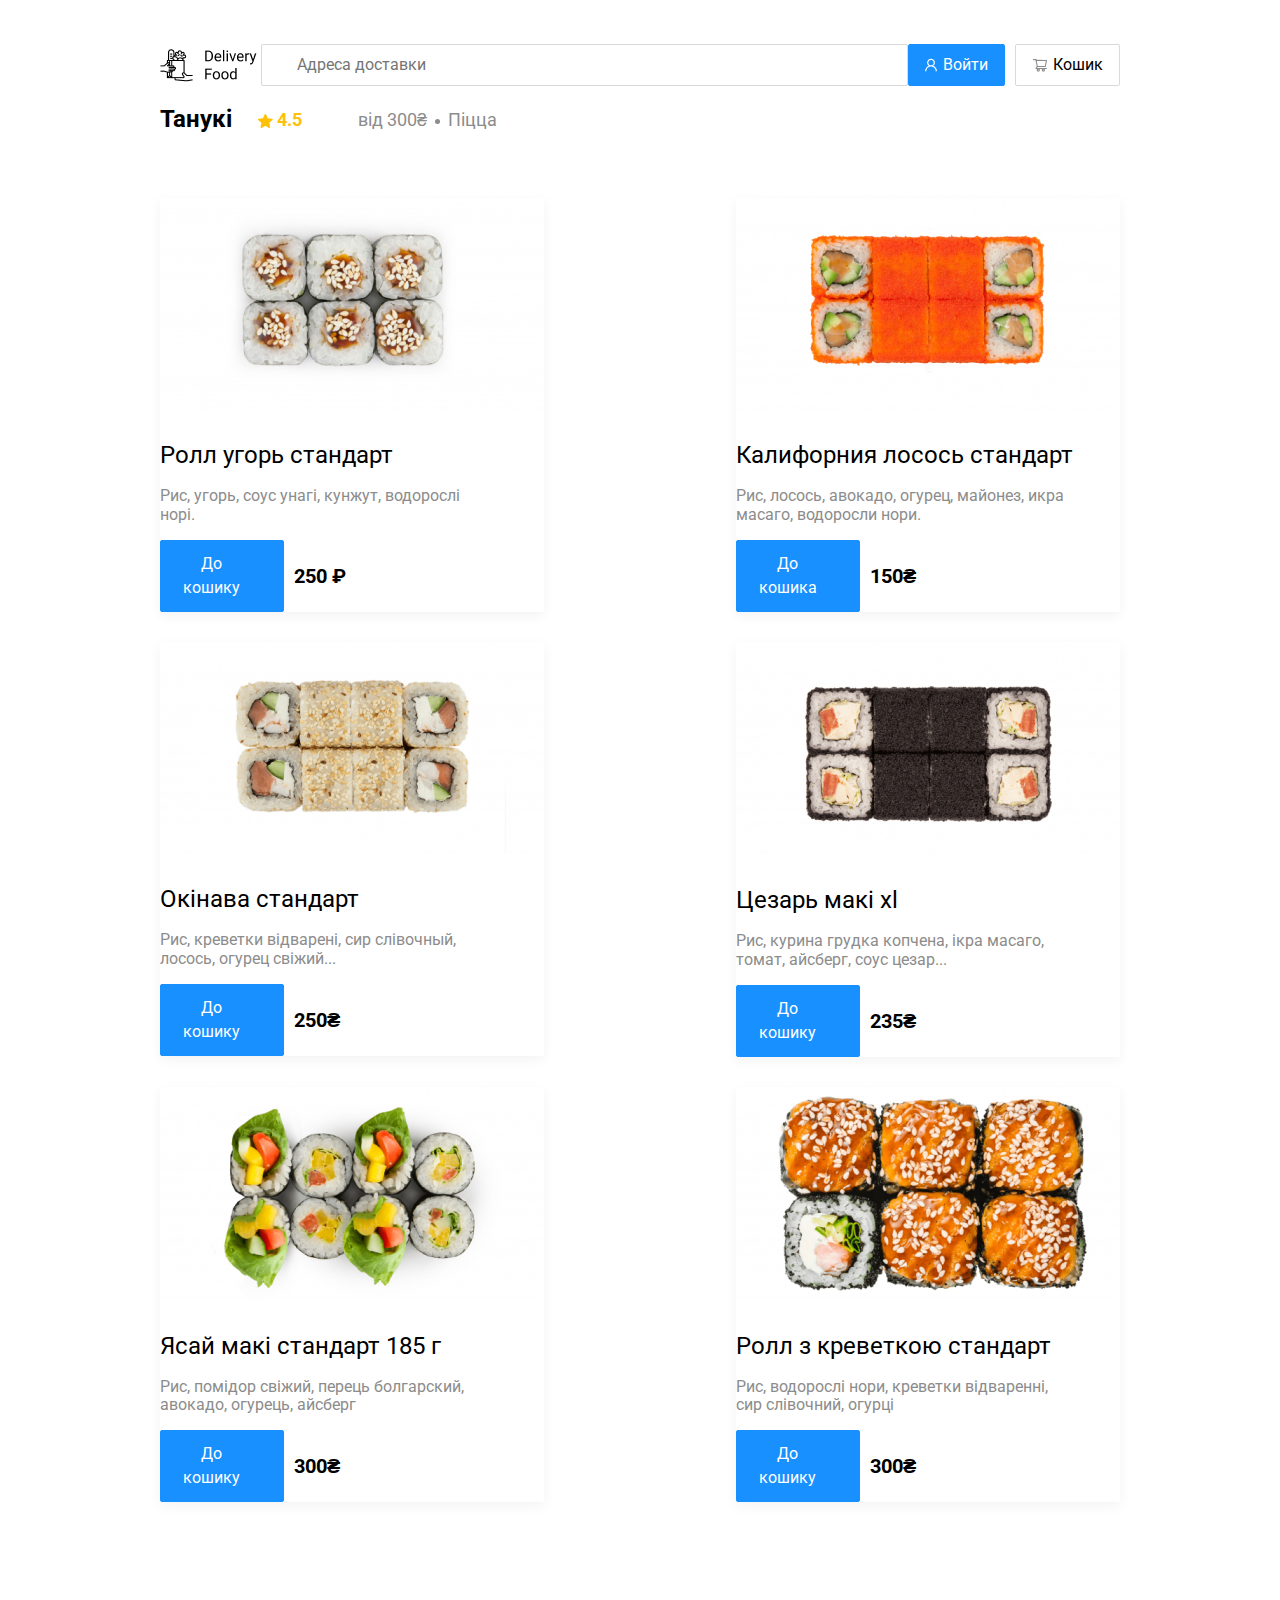
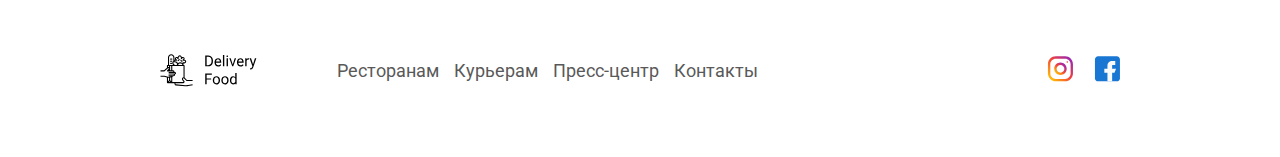
==== tanuki.html @ 1ea8f3fb "Add Tanuki" ====
<!DOCTYPE html>
<html lang="ru">

<head>
    <meta charset="UTF-8">
    <meta name="viewport" content="width=device-width, initial-scale=1.0">
    <title>Delivery Food - Доставка еды на дом</title>
    <link rel="stylesheet" href="./assets/css/normalize.css">
    <link rel="stylesheet" href="./assets/css/style.css">
    <link rel="preconnect" href="https://fonts.googleapis.com">
    <link rel="preconnect" href="https://fonts.gstatic.com" crossorigin>
    <link href="https://fonts.googleapis.com/css2?family=Roboto:wght@100;400;500;700;900&display=swap" rel="stylesheet">
</head>

<body>
    <div class="container">
        <header class="header">
            <img src="./assets/img/logo.png" alt="Logo" class="Logo">
            <input type="text" class="input input-address" placeholder="Адреса доставки">
            <div class="buttons">
                <button class="button button-primary">
                    <img src="./assets/img/Vector1.png" alt="log in" class="button-icon">Войти</button>
                <button class="button"><img src="./assets/img/shopping.svg" alt="shopping cart"
                        class="button-icon">Кошик</button>
            </div>
        </header>
        <div class="product">
            <div class="info">
                <h2 class="title">Танукі</h2>

                <div class="rate">
                    <img src="./assets/img/Vector.svg" alt="">
                    <p class="rate-float">4.5</p>
                </div>

                <div class="pricelist">
                    <p class="price price-coll">від 300₴</p>
                    <p class="price price-name">Піцца</p>
                </div>
            </div>

            <div class="cards">
                <div class="card">
                    <img src="./assets/img/roll-eel.jpg" alt="" class="product-image">
                    <h3 class="product-name">Ролл угорь стандарт</h3>
                    <p class="compound">Рис, угорь, соус унагі, кунжут, водорослі норі.</p>
                    <div class="button-price">
                        <button class="button in-sc">До кошику</button>
                        <p class="product-price">250 ₽</p>
                    </div>
                </div>

                <div class="card">
                    <img src="./assets/img/california.jpg" alt="" class="product-image">
                    <h3 class="product-name">Калифорния лосось стандарт</h3>
                    <p class="compound">Рис, лосось, авокадо, огурец, майонез, икра масаго, водоросли нори.</p>
                    <div class="button-price">
                        <button class="button in-sc">До кошика</button>
                        <p class="product-price">150₴</p>
                    </div>
                </div>
                <div class="card">
                    <img src="./assets/img/okinava.jpg" alt="" class="product-image">
                    <h3 class="product-name">Окінава стандарт</h3>
                    <p class="compound"> Рис, креветки відварені, сир слівочный, лосось, огурец свіжий...</p>
                    <div class="button-price">
                        <button class="button in-sc">До кошику</button>
                        <p class="product-price">250₴</p>
                    </div>
                </div>
                <div class="card">
                    <img src="./assets/img/cesar-maki.jpg" alt="" class="product-image">
                    <h3 class="product-name">Цезарь макі хl</h3>
                    <p class="compound">Рис, курина грудка копчена, ікра масаго, томат, айсберг, соус цезар...
                    </p>
                    <div class="button-price">
                        <button class="button in-sc">До кошику</button>
                        <p class="product-price">235₴</p>
                    </div>
                </div>
                <div class="card">
                    <img src="./assets/img/jasai-maki.jpg" alt="" class="product-image">
                    <h3 class="product-name">Ясай макі стандарт 185 г</h3>
                    <p class="compound">Рис, помідор свіжий, перець болгарский, авокадо, огурець, айсберг</p>
                    <div class="button-price">
                        <button class="button in-sc">До кошику</button>
                        <p class="product-price">300₴</p>
                    </div>
                </div>
                <div class="card">
                    <img src="./assets/img/roll-shrimp.jpg" alt="" class="product-image">
                    <h3 class="product-name">Ролл з креветкою стандарт</h3>
                    <p class="compound">Рис, водорослі нори, креветки відваренні, сир слівочний, огурці</p>
                    <div class="button-price">
                        <button class="button in-sc">До кошику</button>
                        <p class="product-price">300₴</p>
                    </div>
                </div>
            </div>
        </div>


        <footer>
            <div class="help">
                <img src="./assets/img/logo.svg" alt="Logo" class="logo">
                <ul class="help-list">
                    <li class="list-item"><a href="" class="link-list">Ресторанам </a></li>
                    <li class="list-item"><a href="" class="link-list">Курьерам</a></li>
                    <li class="list-item"><a href="" class="link-list">Пресс-центр</a></li>
                    <li class="list-item"><a href="" class="link-list">Контакты</a></li>
                </ul>
            </div>

            <div class="social">
                <a href="" class="social-link"><img src="./assets/img/inst.svg" alt="" class="social-image"></a>
                <a href="" class="social-link"><img src="./assets/img/fb.svg" alt="" class="social-image"></a>
            </div>
        </footer>
    </div>

</body>

</html>
---- assets/css/style.css ----
* {
  box-sizing: border-box;
}
body {
  font-family: "Roboto", sans-serif;
}
.container {
  max-width: 1200px;
  margin: auto;
}
.header {
  display: flex;
  align-items: center;
  justify-content: space-between;
  margin-top: 44px;
}
.input {
  background-color: #ffffff;
  border: 1px solid #d9d9d9;
  border-radius: 2px;
  font-size: 16px;
  padding: 8px;
  padding-left: 35px;
  background-repeat: no-repeat;
  background-position: left 11px center;

  line-height: 24px;
}
.input-address {
  width: 690px;
  background-image: url("./img/Vector.png");
}
.input-search {
  width: 300px;
  background-image: url("./img/VectorS.svg");
}
.buttons {
  display: flex;
  align-items: center;
}
.button {
  display: flex;
  align-items: center;
  padding: 8px 16px;
  background-color: #ffffff;
  border: 1px solid #d9d9d9;
  box-sizing: border-box;
  box-shadow: 0px 0px 2px rgba(0, 0, 0, 0, 0015);
  border-radius: 2px;
  font-size: 16px;
  line-height: 24px;
}
.button-primary {
  background-color: #1890ff;
  border: 1px solid #1890ff;
  color: #ffffff;
  margin-right: 10px;
}
.button-icon {
  margin-right: 6px;
}
.promo {
  box-shadow: 0px 7px 12px rgba(158, 158, 163, 0.1);
  background: #fff1b8 url(../img/382142-svetik-removebg-preview.png) no-repeat
    top right -200px;
  border-radius: 10px;
  padding: 55px 70px 45px 70px;
  margin-top: 30px;
  margin-bottom: 56px;
}
.promo-text {
  font-style: normal;
  font-weight: normal;
  font-size: 24px;
  line-height: 28px;
  max-width: 538px;
}
.section-heading {
  display: flex;
  align-items: center;
  justify-content: space-between;
}
.section-title {
  font-style: normal;
  font-weight: bold;
  font-size: 36px;
  line-height: 42px;
  color: #000000;
}
.cards {
  display: flex;
  flex-wrap: wrap;
  align-items: flex-start;
  justify-content: space-between;
  margin-top: 2.75rem;
  margin-bottom: 7.02rem;
}
.cards .card {
  max-width: 23.6rem;
  max-height: 28rem;
  box-shadow: 0px 4px 12px 0px rgba(0, 0, 0, 0.05);
  margin-bottom: 1.87rem;
}
.card .card-image {
  border-radius: 0.4375rem 0.4375rem 0rem 0rem;
  max-width: 100%;
  max-height: 15.625rem;
  margin-bottom: 1.29rem;
  object-fit: cover;
}
.card .card-text .card-title {
  display: flex;
  justify-content: space-between;
  align-items: center;
  margin-bottom: 0;
}
.card .card-text .card-title .card-link {
  color: #000;
  font-weight: 700;
  line-height: 1rem;
  font-size: 1.5rem;
  text-decoration: none;
}
.card .card-text .card-title .time-for-cook {
  max-height: 1.38rem;
  font-size: 0.75rem;
  font-style: normal;
  font-weight: 400;
  line-height: 1.25rem;
  color: #fff;
  background: #000;
  padding: 0 0.5rem 0 0.5rem;
  border-radius: 0.125rem;
}
.card .card-text .card-info {
  margin-bottom: 2.2rem;
}
.card .card-text .card-info,
.rate {
  display: flex;
  align-items: center;
}
.rate .rate-float {
  margin-left: 0.25rem;
  color: #ffc107;
  font-weight: 700;
  line-height: 2rem;
  font-size: 1.125rem;
}
.pricelist {
  margin-left: 1.62rem;
  display: flex;
}
.pricelist .price {
  color: #8c8c8c;
  font-weight: 400;
  line-height: 2rem;
  font-size: 1.125rem;
  margin-right: 0.5rem;
}
.price-coll::after {
  content: "";
  width: 5px;
  height: 5px;
  background-color: #8c8c8c;
  display: inline-block;
  vertical-align: middle;
  border-radius: 50%;
  margin-left: 0.5rem;
}
footer,
.help,
.help-list,
.social {
  display: flex;
  align-items: center;
  justify-content: space-between;
}
footer {
  margin-bottom: 3.76rem;
}
.list-item {
  list-style: none;
  margin-left: 0.94rem;
}
.help-list {
  margin-left: 1.28rem;
}
.link-list {
  text-decoration: none;
  color: #595959;
  font-size: 1.125rem;
  font-weight: 400;
}
.social-link {
  margin-left: 1.31rem;
}
.product .info {
  display: flex;
  justify-content: left;
  align-items: center;
}
.info .rate {
  margin: 0 1.88rem 0 1.62rem;
}
.card .product-name {
  font-size: 1.5rem;
  font-weight: 400;
  line-height: 2rem;
  margin-bottom: 0.62rem;
}
.button-price .in-sc {
  border: 1px solid #1890ff;
  background: #1890ff url(./img/sc.svg) no-repeat right 1rem center;
  color: #fff;
  padding: 0 2rem 0 0.7rem;
  margin-right: 0.63rem;
  width: 7.75rem;
}
.card .compound {
  max-width: 21rem;
  color: #8c8c8c;
  font-size: 1rem;
  font-weight: 400;
}
.button-price {
  display: flex;
  margin-top: 1rem;
}
.button-price .product-price {
  color: #000;
  font-size: 1.25rem;
  font-weight: 700;
  line-height: 2rem;
}
.card .product-image {
  border-radius: 0.4375rem 0.4375rem 0rem 0rem;
}
@media (max-width: 1366px) {
  .container {
    max-width: 960px;
  }
  .cards .card {
    max-width: 40%;
    max-height: 20%;
    margin-bottom: 1.87rem;
  }
}
@media (max-width: 1000px) {
  .container {
    max-width: 760px;
  }
  .promo {
    max-height: 10.75rem;
    background-size: 25rem;
  }
  .main-text {
    padding: 1.95rem 0 2.95rem 2.43rem;
  }
  .promo .main-text .title {
    font-size: 1.5rem;
  }
  .promo .main-text .text {
    font-size: 1rem;
  }
  .cards .card {
    max-width: 20.6rem;
    max-height: 21rem;
    margin-bottom: 1.87rem;
  }
}
@media (max-width: 800px) {
  .container {
    max-width: 550px;
  }
  .cards {
    justify-content: center;
  }
  .shopping-cart {
    width: 6.2rem;
    font-size: 0.7rem;
  }
  .help-list {
    margin-left: 0.7rem;
  }
  .link-list {
    font-size: 0.8rem;
    margin-left: 0.3rem;
  }
  .social-link {
    margin-left: 0.8rem;
  }
}
@media (max-width: 600px) {
  .container {
    max-width: 450px;
    overflow: hidden;
  }
  .promo {
    max-height: 7.75rem;
    background-size: 18rem;
  }
  .main-text {
    padding: 0.95rem 0 0.95rem 0.43rem;
  }
  .promo .main-text .title {
    font-size: 1rem;
  }
  .promo .main-text .text {
    font-size: 0.5rem;
  }
  .help .logo {
    visibility: hidden;
  }
  .help {
    flex: 0.5;
  }
  .social {
    flex: 0.3;
  }
  footer {
    justify-content: end;
    margin-bottom: 1.76rem;
  }
  .link-list {
    font-size: 0.7rem;
    margin-left: 0.3rem;
  }
  .rests .heading .rests-imput {
    flex-wrap: wrap;
  }
  .rests .heading .title {
    flex-basis: 100%;
  }
}
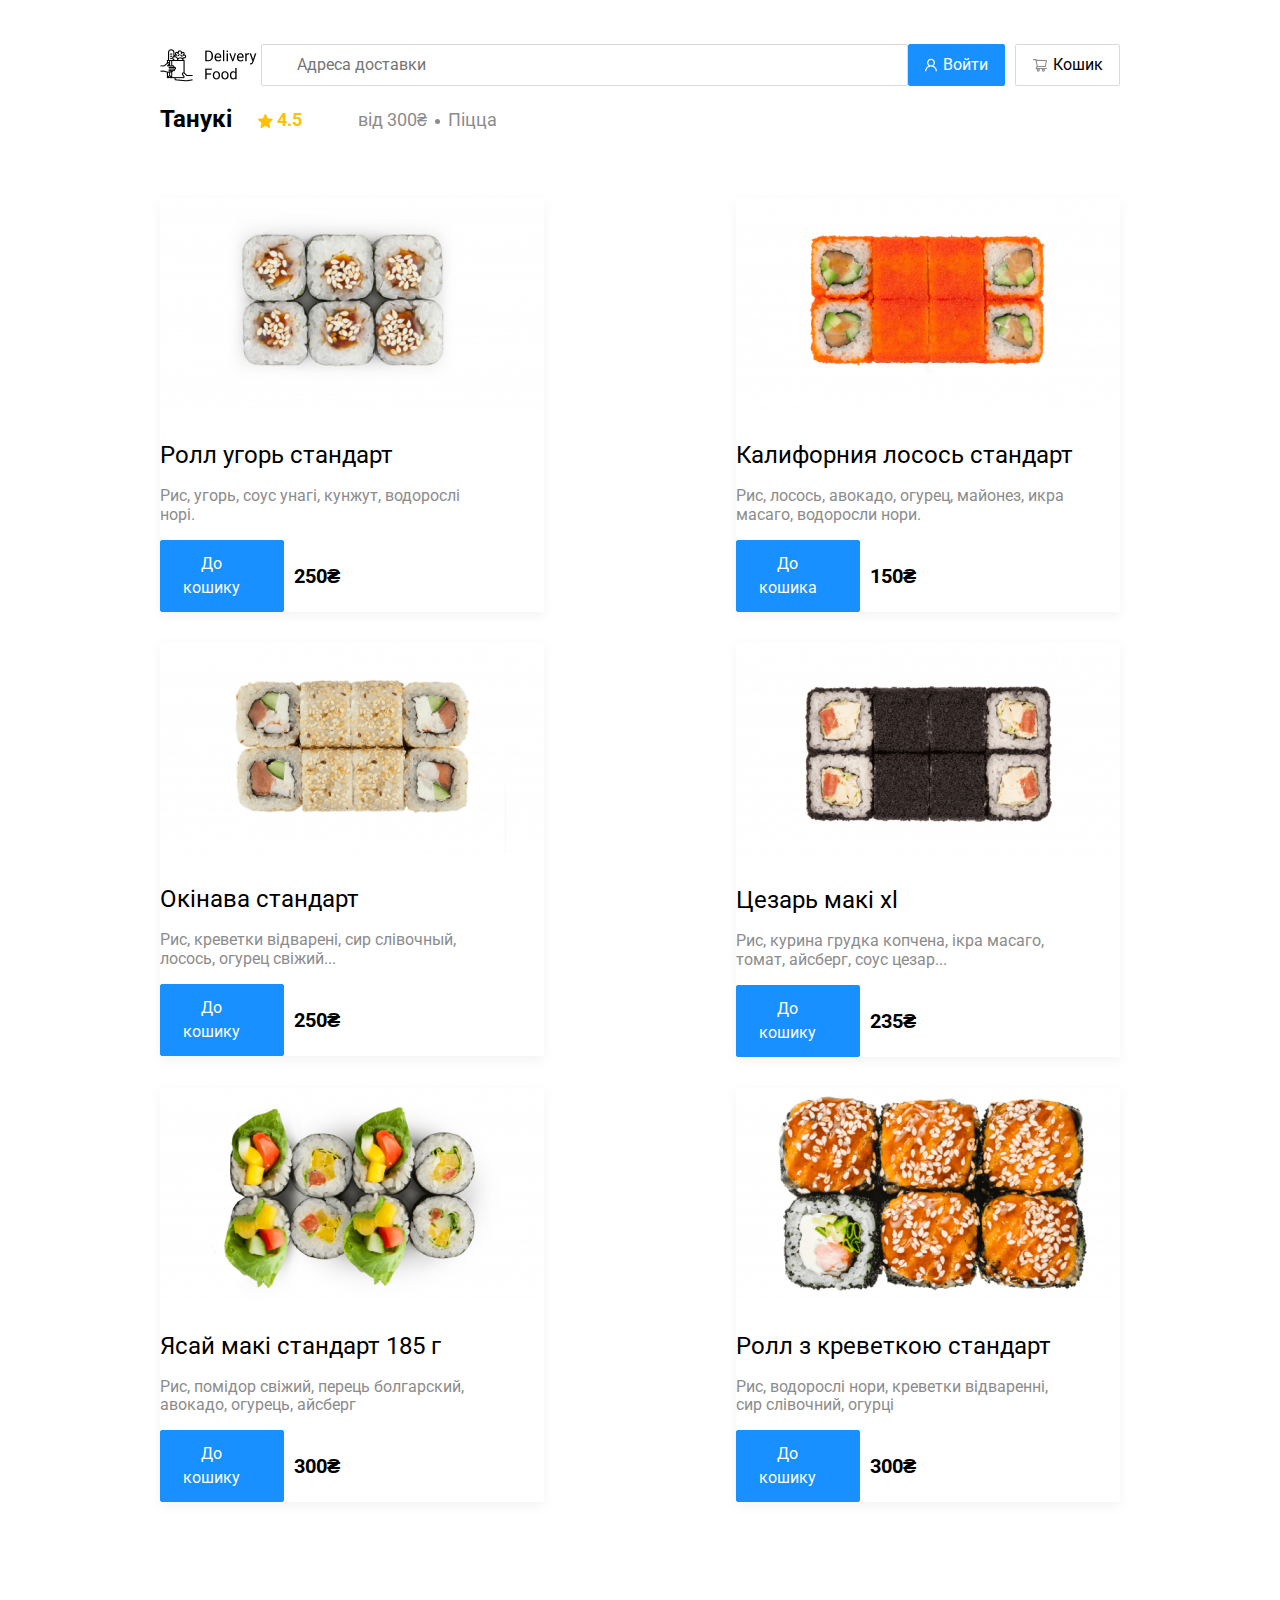
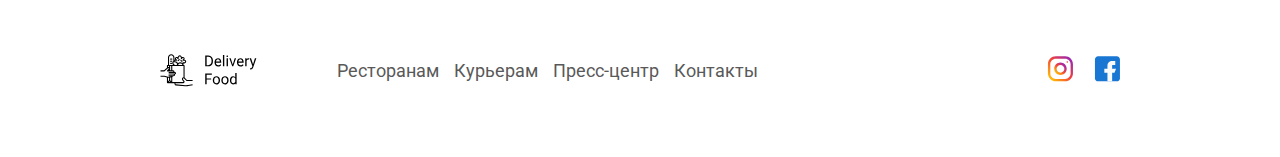
==== commit 621461b9: "Correct Price" ====
--- a/tanuki.html
+++ b/tanuki.html
@@ -46,7 +46,7 @@
                     <p class="compound">Рис, угорь, соус унагі, кунжут, водорослі норі.</p>
                     <div class="button-price">
                         <button class="button in-sc">До кошику</button>
-                        <p class="product-price">250 ₽</p>
+                        <p class="product-price">250₴</p>
                     </div>
                 </div>
 
